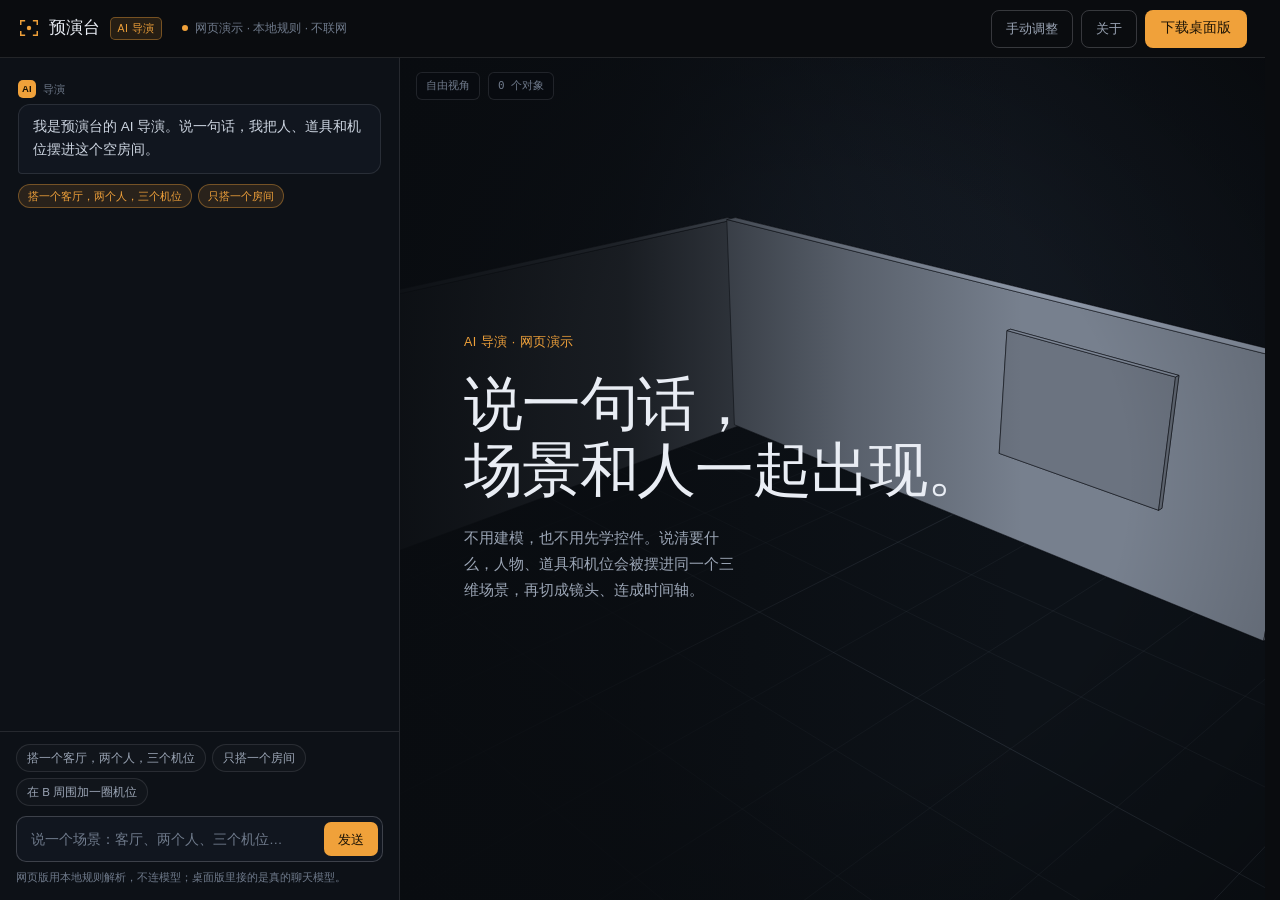
==== demo.html @ b50aa75a "预演台官网：产品介绍页 + 在线演示" ====
﻿<!DOCTYPE html>
<html lang="zh-CN">
<head>
<meta charset="utf-8">
<meta name="viewport" content="width=device-width, initial-scale=1, viewport-fit=cover">
<title>预演台 AI 导演：说一句话，场景和人一起出现</title>
<meta name="description" content="网页版演示：对 AI 导演说一个场景，人物、道具和机位会被摆进同一个三维空间，再记成镜头、连成时间轴。">
<meta name="theme-color" content="#0a0c0f">
<meta property="og:title" content="预演台 AI 导演">
<meta property="og:description" content="说一句话，人物、道具和机位一起出现在三维场景里。">
<meta property="og:type" content="website">
<meta property="og:image" content="assets/img/share-ai.jpg">
<link rel="icon" href="assets/img/favicon.svg" type="image/svg+xml">
<link rel="stylesheet" href="assets/css/app.css">
</head>
<body>

<div class="app">

  <header class="bar">
    <a class="brand" href="./" aria-label="预演台 AI 导演">
      <span class="brand__mark" aria-hidden="true">
        <svg viewBox="0 0 24 24" fill="none" stroke="currentColor" stroke-width="1.6" stroke-linecap="square">
          <path d="M3 8V4h4M17 4h4v4M21 16v4h-4M7 20H3v-4"/>
          <circle cx="12" cy="12" r="2.4" fill="currentColor" stroke="none"/>
        </svg>
      </span>
      <span class="brand__name">预演台</span>
      <span class="brand__tag">AI 导演</span>
    </a>

    <p class="bar__meta"><i aria-hidden="true"></i>网页演示 · 本地规则 · 不联网</p>

    <div class="bar__actions">
      <button class="ghost" type="button" data-panel="manual">手动调整</button>
      <button class="ghost" type="button" data-panel="about">关于</button>
      <a class="btn" href="assets/download/previz-v0.21.zip" download>下载桌面版</a>
    </div>
  </header>

  <main class="main">

    <section class="chat" id="chat" aria-label="和 AI 导演对话">
      <div class="chat__scroll" id="messages"></div>

      <form class="composer" id="composer" autocomplete="off">
        <div class="chips" id="chips"></div>
        <div class="composer__row">
          <input id="prompt" type="text" placeholder="说一个场景：客厅、两个人、三个机位…" aria-label="对 AI 导演说一句话">
          <button class="send" type="submit" aria-label="发送">发送</button>
        </div>
        <p class="composer__hint">网页版用本地规则解析，不连模型；桌面版里接的是真的聊天模型。</p>
      </form>
    </section>

    <section class="stage" id="stage" aria-label="三维场景">
      <canvas id="scene"></canvas>

      <div class="stage__scrim" id="scrim"></div>
      <div class="stage__hud">
        <span class="chip chip--live" data-view>自由视角</span>
        <span class="chip" data-objects>0 个对象</span>
      </div>

      <div class="intro" id="intro">
        <p class="intro__kicker">AI 导演 · 网页演示</p>
        <h1>说一句话，<br>场景和人一起出现。</h1>
        <p class="intro__lead">不用建模，也不用先学控件。说清要什么，人物、道具和机位会被摆进同一个三维场景，再切成镜头、连成时间轴。</p>
      </div>

      <div class="toast" id="toast" role="status" aria-live="polite"></div>
    </section>

  </main>

  <footer class="strip" id="strip" hidden>
    <div class="strip__head">
      <b>镜头轨</b>
      <span class="strip__time" data-total>00:00:00:00</span>
      <div class="strip__tools">
        <button class="ghost ghost--sm" type="button" data-record>＋ 记录当前机位</button>
        <button class="ghost ghost--sm" type="button" data-export>导出分镜表</button>
        <button class="btn btn--sm" type="button" data-play>▶ 播放</button>
      </div>
    </div>
    <div class="strip__shots" id="shots"></div>
  </footer>

</div>

<!-- 抽屉：手动调整 / 关于 -->
<aside class="drawer" id="drawer" hidden aria-label="面板">
  <div class="drawer__head">
    <b id="drawerTitle">手动调整</b>
    <button class="drawer__close" type="button" aria-label="关闭">✕</button>
  </div>

  <div class="drawer__body" data-drawer="manual" hidden>
    <div class="field">
      <span class="field__label">视角</span>
      <div class="seg" id="viewSeg" role="group" aria-label="视角">
        <button type="button" data-mode="director" class="is-on">自由</button>
        <button type="button" data-mode="camera">机位</button>
        <button type="button" data-mode="top">俯视</button>
      </div>
    </div>

    <div class="field">
      <span class="field__label">场景大纲</span>
      <ul class="outline" id="outline"></ul>
    </div>

    <div id="propsEmpty" class="empty">在场景里点一个对象，或从上面的列表里选。</div>

    <div id="props" hidden>
      <div class="field">
        <label class="field__label" for="objName">名称</label>
        <input class="input" id="objName" type="text">
      </div>
      <div class="field field--row">
        <div><label class="field__label" for="objX">X（米）</label><input class="input" id="objX" type="number" step="0.05"></div>
        <div><label class="field__label" for="objZ">Z（米）</label><input class="input" id="objZ" type="number" step="0.05"></div>
      </div>
      <div class="field">
        <label class="field__label" for="objRot">朝向 <b data-rotval>0°</b></label>
        <input class="range" id="objRot" type="range" min="-180" max="180" step="1">
      </div>
      <div class="field" data-only-camera hidden>
        <label class="field__label" for="objFov">视野 <b data-fovval>40°</b></label>
        <input class="range" id="objFov" type="range" min="18" max="110" step="1">
      </div>
      <div class="field" data-only-person hidden>
        <span class="field__label">姿势</span>
        <div class="posegrid" id="poseGrid"></div>
      </div>
      <div class="field">
        <button class="ghost ghost--sm" type="button" data-delete>删除选中</button>
      </div>
    </div>
  </div>

  <div class="drawer__body" data-drawer="about" hidden>
    <p class="about__lead">预演台是一个 Windows 桌面上的三维分镜工具。先在白模里摆人和机位，再把每个机位记成一张分镜卡，连起来就是一条能播的时间轴，最后导出 1080p 的 MP4。</p>
    <h3>网页版做了什么</h3>
    <ul class="about__list">
      <li>AI 导演用本地规则解析你的话，实时往三维场景里放人、道具和机位。</li>
      <li>点场景里的对象可以拖动、改朝向、换姿势、调机位视野。</li>
      <li>记录镜头后可以按时间轴播放，导出分镜表。</li>
    </ul>
    <h3>桌面版有什么不同</h3>
    <ul class="about__list">
      <li>接入真实聊天模型（DeepSeek 或任意兼容接口），能读参考图搭场景。</li>
      <li>GLB 导入、运镜关键帧、走位路线、俯视调度、1080p MP4 导出。</li>
      <li>工程自动保存到本机，AI 布景与手动编辑走同一条管线。</li>
    </ul>
    <h3>运行要求</h3>
    <p class="about__note">Windows 10 / 11 64 位，显卡需支持 WebGL2。便携版解压整个文件夹，双击 PrevizStudio.exe；首次打开若提示「Windows 已保护你的电脑」，点「更多信息 → 仍要运行」。工程与模型存在 %APPDATA%\预演台。</p>
    <p class="about__note">这个网页里的一切都是实时 canvas 绘制，没有用软件截图。</p>
    <a class="btn" href="assets/download/previz-v0.21.zip" download>下载便携版 v0.21（138 MB）</a>
  </div>
</aside>

<script src="assets/vendor/gsap.min.js"></script>
<script src="assets/js/engine.js"></script>
<script src="assets/js/app.js"></script>
</body>
</html>
---- assets/css/app.css ----
﻿/* 预演台 · AI 导演（网页演示） */

:root {
  --bg: #0a0c0f;
  --panel: #0d1117;
  --panel-2: #11161f;
  --panel-3: #161c26;
  --line: rgba(232, 236, 243, 0.11);
  --line-2: rgba(232, 236, 243, 0.2);
  --ink: #e9edf4;
  --muted: #9ba5b5;
  --dim: #6f7a8b;
  --amber: #f0a13a;
  --amber-hi: #ffbd6b;
  --amber-soft: rgba(240, 161, 58, 0.12);
  --amber-ink: #1c1305;
  --sans: "Noto Sans SC", "MiSans", "Microsoft YaHei UI", "Microsoft YaHei", sans-serif;
  --mono: "Cascadia Mono", "Cascadia Code", Consolas, monospace;
  --ease: cubic-bezier(0.2, 0.8, 0.2, 1);
  --r: 10px;
}

* { box-sizing: border-box; }

html, body { height: 100%; }

html { scrollbar-gutter: stable; }

body {
  margin: 0;
  background: var(--bg);
  color: var(--ink);
  font-family: var(--sans);
  font-size: 15px;
  line-height: 1.65;
  -webkit-font-smoothing: antialiased;
  overflow: hidden;
}

h1, h2, h3, p, ul, li, figure { margin: 0; }
ul { padding: 0; list-style: none; }
button { font: inherit; color: inherit; background: none; border: 0; padding: 0; cursor: pointer; }
input { font: inherit; }
a { color: inherit; text-decoration: none; }

:focus-visible { outline: 2px solid var(--amber); outline-offset: 2px; border-radius: 3px; }
::selection { background: rgba(240, 161, 58, 0.3); }

.app {
  height: 100svh;
  display: grid;
  grid-template-rows: 58px minmax(0, 1fr) auto;
}

/* ---------- 顶栏 ---------- */
.bar {
  display: flex;
  align-items: center;
  gap: 20px;
  padding: 0 18px;
  border-bottom: 1px solid var(--line);
  background: var(--bg);
  z-index: 20;
}

.brand { display: inline-flex; align-items: center; gap: 9px; flex-shrink: 0; }
.brand__mark { width: 22px; height: 22px; color: var(--amber); display: block; }
.brand__mark svg { width: 100%; height: 100%; }
.brand__name { font-size: 17px; font-weight: 500; letter-spacing: 0.01em; }
.brand__tag {
  font-size: 10.5px;
  color: var(--amber);
  border: 1px solid rgba(240, 161, 58, 0.4);
  background: var(--amber-soft);
  border-radius: 5px;
  padding: 2px 7px;
  letter-spacing: 0.04em;
}

.bar__meta {
  font-size: 12px;
  color: var(--dim);
  display: flex;
  align-items: center;
  gap: 7px;
  margin-right: auto;
}

.bar__meta i {
  width: 6px;
  height: 6px;
  border-radius: 50%;
  background: var(--amber);
  display: inline-block;
}

.bar__actions { display: flex; align-items: center; gap: 8px; }

.btn {
  display: inline-flex;
  align-items: center;
  justify-content: center;
  height: 38px;
  padding: 0 16px;
  border-radius: 8px;
  background: var(--amber);
  color: var(--amber-ink);
  font-size: 13.5px;
  font-weight: 500;
  white-space: nowrap;
  transition: background-color 150ms var(--ease), transform 120ms var(--ease);
}

.btn--sm { height: 32px; padding: 0 12px; font-size: 12.5px; }

.ghost {
  height: 38px;
  padding: 0 14px;
  border: 1px solid var(--line-2);
  border-radius: 8px;
  color: var(--muted);
  font-size: 13px;
  white-space: nowrap;
  transition: border-color 150ms var(--ease), color 150ms var(--ease), background-color 150ms var(--ease);
}

.ghost--sm { height: 30px; padding: 0 10px; font-size: 12px; }

@media (hover: hover) and (pointer: fine) {
  .ghost:hover { color: var(--ink); border-color: var(--ink); }
  .btn:hover { background: var(--amber-hi); }
  .ghost--sm:hover { border-color: var(--line-2); color: var(--ink); }
}

.btn:active, .ghost:active { transform: translateY(1px); }

/* ---------- 主区 ---------- */
.main {
  display: grid;
  grid-template-columns: 400px minmax(0, 1fr);
  min-height: 0;
}

/* ---------- 对话 ---------- */
.chat {
  display: flex;
  flex-direction: column;
  min-height: 0;
  border-right: 1px solid var(--line);
  background: var(--panel);
}

.chat__scroll {
  flex: 1;
  min-height: 0;
  overflow-y: auto;
  padding: 22px 18px 8px;
  scrollbar-width: thin;
  scrollbar-color: rgba(232, 236, 243, 0.16) transparent;
}

.chat__scroll::-webkit-scrollbar { width: 8px; }
.chat__scroll::-webkit-scrollbar-thumb { background: rgba(232, 236, 243, 0.14); border-radius: 4px; }

.msg { margin-bottom: 16px; }
.msg--me { display: flex; justify-content: flex-end; }

.msg__head {
  display: flex;
  align-items: center;
  gap: 7px;
  font-size: 11px;
  color: var(--dim);
  margin-bottom: 6px;
}

.msg__ai {
  width: 18px;
  height: 18px;
  border-radius: 5px;
  background: var(--amber);
  color: var(--amber-ink);
  font-size: 9.5px;
  font-weight: 700;
  display: inline-flex;
  align-items: center;
  justify-content: center;
  letter-spacing: 0.02em;
}

.bubble {
  font-size: 13.5px;
  line-height: 1.7;
  padding: 11px 14px;
  border-radius: 12px;
  border: 1px solid var(--line);
  background: var(--panel-2);
  color: var(--ink);
  max-width: 100%;
}

.msg--me .bubble {
  background: #1a2331;
  border-color: rgba(232, 236, 243, 0.14);
  border-bottom-right-radius: 4px;
}

.msg--ai .bubble { border-bottom-left-radius: 4px; color: #cdd5e1; }
.msg--ai .bubble b { color: var(--ink); font-weight: 500; }

.bubble + .bubble { margin-top: 8px; }

.actions { display: flex; flex-wrap: wrap; gap: 6px; margin-top: 10px; }

.actions span {
  font-size: 11px;
  color: var(--amber);
  border: 1px solid rgba(240, 161, 58, 0.38);
  background: var(--amber-soft);
  border-radius: 999px;
  padding: 2px 9px;
  white-space: nowrap;
}

.status {
  display: flex;
  align-items: center;
  gap: 8px;
  margin-top: 9px;
  font-size: 11.5px;
  color: var(--amber);
}

.status i {
  display: block;
  height: 2px;
  width: 48px;
  background: linear-gradient(90deg, var(--amber), transparent);
  border-radius: 2px;
  animation: slide 1.1s linear infinite;
}

@keyframes slide {
  0% { transform: translateX(0); opacity: 0.5; }
  50% { opacity: 1; }
  100% { transform: translateX(54px); opacity: 0.2; }
}

.typing { display: inline-flex; gap: 4px; padding: 4px 2px; }
.typing i { width: 5px; height: 5px; border-radius: 50%; background: var(--dim); animation: blink 1.1s infinite; }
.typing i:nth-child(2) { animation-delay: 0.15s; }
.typing i:nth-child(3) { animation-delay: 0.3s; }
@keyframes blink { 0%, 60%, 100% { opacity: 0.25; } 30% { opacity: 1; } }

/* ---------- 输入 ---------- */
.composer {
  flex-shrink: 0;
  padding: 12px 16px 14px;
  border-top: 1px solid var(--line);
  background: var(--panel);
}

.chips { display: flex; flex-wrap: wrap; gap: 6px; margin-bottom: 10px; }

.chip {
  height: 28px;
  padding: 0 10px;
  border-radius: 999px;
  border: 1px solid var(--line);
  color: var(--muted);
  font-size: 11.5px;
  background: rgba(255, 255, 255, 0.02);
  transition: border-color 150ms var(--ease), color 150ms var(--ease), background-color 150ms var(--ease);
}

@media (hover: hover) and (pointer: fine) {
  .chip:hover { color: var(--ink); border-color: var(--line-2); background: rgba(255, 255, 255, 0.05); }
}

.chip:disabled { opacity: 0.4; cursor: default; }

.composer__row {
  display: flex;
  gap: 8px;
  align-items: center;
  border: 1px solid var(--line-2);
  border-radius: 10px;
  padding: 4px 4px 4px 12px;
  background: var(--panel-2);
  transition: border-color 150ms var(--ease);
}

.composer__row:focus-within { border-color: var(--amber); }

.composer__row input {
  flex: 1;
  min-width: 0;
  height: 36px;
  border: 0;
  background: transparent;
  color: var(--ink);
  font-size: 13.5px;
  outline: none;
}

.composer__row input::placeholder { color: var(--dim); }

.send {
  height: 34px;
  padding: 0 14px;
  border-radius: 7px;
  background: var(--amber);
  color: var(--amber-ink);
  font-size: 13px;
  font-weight: 500;
}

.send:disabled { opacity: 0.45; cursor: default; }

.composer__hint {
  margin-top: 8px;
  font-size: 10.5px;
  color: var(--dim);
  line-height: 1.5;
}

/* ---------- 舞台 ---------- */
.stage {
  position: relative;
  min-height: 0;
  overflow: hidden;
  background: #090c10;
}

.stage canvas {
  width: 100%;
  height: 100%;
  display: block;
  touch-action: none;
  cursor: grab;
}

.stage canvas:active { cursor: grabbing; }

.stage__hud {
  position: absolute;
  top: 14px;
  left: 16px;
  display: flex;
  gap: 8px;
  pointer-events: none;
}

.chip--live {
  font-family: var(--mono);
  font-size: 11px;
  color: var(--ink);
  background: rgba(9, 12, 17, 0.72);
  border: 1px solid var(--line);
  border-radius: 6px;
  padding: 4px 9px;
  height: auto;
  backdrop-filter: blur(3px);
}

.chip--live.is-cam { color: var(--amber); border-color: rgba(240, 161, 58, 0.45); }

.stage__hud .chip {
  height: auto;
  padding: 4px 9px;
  font-family: var(--mono);
  font-size: 11px;
  border-radius: 6px;
  background: rgba(9, 12, 17, 0.72);
  border: 1px solid var(--line);
  color: var(--dim);
  backdrop-filter: blur(3px);
}

.stage__scrim {
  position: absolute;
  inset: 0;
  pointer-events: none;
  background: linear-gradient(90deg, rgba(9, 12, 16, 0.94) 0%, rgba(9, 12, 16, 0.8) 26%, rgba(9, 12, 16, 0.28) 52%, rgba(9, 12, 16, 0) 72%);
  transition: opacity 500ms var(--ease);
}

.stage__scrim.is-out { opacity: 0; }

.intro {
  position: absolute;
  left: clamp(24px, 5vw, 76px);
  top: 50%;
  transform: translateY(-54%);
  max-width: 560px;
  pointer-events: none;
  transition: opacity 500ms var(--ease), transform 600ms var(--ease);
}

.intro.is-out { opacity: 0; transform: translateY(-48%); }



.intro__kicker {
  font-size: 12.5px;
  font-weight: 500;
  color: var(--amber);
  margin-bottom: 18px;
  letter-spacing: 0.04em;
}

.intro h1 {
  font-size: clamp(34px, 4.6vw, 62px);
  line-height: 1.12;
  font-weight: 500;
  letter-spacing: -0.02em;
  color: var(--ink);
}

.intro__lead {
  margin-top: 22px;
  max-width: 34ch;
  font-size: clamp(14px, 1.15vw, 17px);
  line-height: 1.8;
  color: var(--muted);
}

.toast {
  position: absolute;
  left: 50%;
  bottom: 22px;
  transform: translate(-50%, 10px);
  padding: 8px 14px;
  border-radius: 8px;
  background: rgba(16, 22, 31, 0.94);
  border: 1px solid var(--line-2);
  color: var(--ink);
  font-size: 12.5px;
  opacity: 0;
  pointer-events: none;
  transition: opacity 200ms var(--ease), transform 200ms var(--ease);
  white-space: nowrap;
}

.toast.is-on { opacity: 1; transform: translate(-50%, 0); }

/* ---------- 镜头轨 ---------- */
.strip {
  border-top: 1px solid var(--line);
  background: var(--panel);
  padding: 10px 18px 12px;
}

.strip[hidden] { display: none; }

.strip__head {
  display: flex;
  align-items: center;
  gap: 12px;
  margin-bottom: 10px;
  font-size: 12px;
  color: var(--muted);
}

.strip__head b { color: var(--ink); font-weight: 500; font-size: 12.5px; }

.strip__time { font-family: var(--mono); font-size: 11px; color: var(--dim); }

.strip__tools { margin-left: auto; display: flex; gap: 8px; align-items: center; }

.strip__shots {
  display: flex;
  gap: 8px;
  overflow-x: auto;
  padding-bottom: 4px;
  scrollbar-width: thin;
}

.shot {
  flex: 0 0 auto;
  width: 156px;
  border: 1px solid var(--line);
  border-radius: 9px;
  background: var(--panel-2);
  padding: 5px;
  text-align: left;
  position: relative;
  transition: border-color 150ms var(--ease), transform 150ms var(--ease);
}

.shot canvas { width: 100%; height: 80px; border-radius: 6px; display: block; }

.shot__meta {
  display: flex;
  justify-content: space-between;
  gap: 6px;
  padding: 5px 2px 1px;
  font-size: 10.5px;
  color: var(--dim);
}

.shot__meta b { color: var(--ink); font-weight: 500; font-size: 11px; }
.shot__num {
  position: absolute;
  top: 9px;
  left: 9px;
  font-family: var(--mono);
  font-size: 9.5px;
  background: rgba(8, 11, 15, 0.7);
  border-radius: 3px;
  padding: 1px 4px;
  color: rgba(240, 245, 252, 0.8);
}

.shot.is-on { border-color: rgba(240, 161, 58, 0.7); box-shadow: inset 0 0 0 1px rgba(240, 161, 58, 0.35); }
.shot.is-on .shot__meta b { color: var(--amber); }

@media (hover: hover) and (pointer: fine) {
  .shot:hover { transform: translateY(-2px); border-color: var(--line-2); }
}

.shot__bar {
  position: absolute;
  left: 5px;
  right: 5px;
  bottom: 40px;
  height: 2px;
  background: rgba(240, 161, 58, 0.25);
  border-radius: 2px;
  overflow: hidden;
  opacity: 0;
  transition: opacity 150ms var(--ease);
}

.shot.is-playing .shot__bar { opacity: 1; }
.shot__bar i { display: block; height: 100%; width: 0; background: var(--amber); }

/* ---------- 抽屉 ---------- */
.drawer {
  position: fixed;
  top: 0;
  right: 0;
  bottom: 0;
  width: min(400px, 94vw);
  background: var(--panel);
  border-left: 1px solid var(--line-2);
  transform: translateX(101%);
  transition: transform 260ms var(--ease);
  z-index: 40;
  display: flex;
  flex-direction: column;
  box-shadow: -30px 0 60px -40px rgba(0, 0, 0, 0.9);
}

.drawer[hidden] { display: none; }
.drawer.is-open { transform: translateX(0); }

.drawer__head {
  height: 56px;
  flex-shrink: 0;
  display: flex;
  align-items: center;
  justify-content: space-between;
  padding: 0 18px;
  border-bottom: 1px solid var(--line);
  font-size: 14px;
}

.drawer__close { width: 32px; height: 32px; border-radius: 6px; color: var(--muted); font-size: 15px; }
.drawer__close:hover { color: var(--ink); background: rgba(255, 255, 255, 0.05); }

.drawer__body { padding: 18px; overflow-y: auto; }

.field { margin-bottom: 16px; }
.field--row { display: grid; grid-template-columns: 1fr 1fr; gap: 10px; }

.field__label {
  display: block;
  font-size: 11.5px;
  color: var(--dim);
  margin-bottom: 7px;
}

.field__label b { color: var(--muted); font-weight: 400; font-family: var(--mono); margin-left: 6px; }

.input {
  width: 100%;
  height: 34px;
  border: 1px solid var(--line);
  border-radius: 7px;
  background: var(--panel-2);
  color: var(--ink);
  font-size: 13px;
  padding: 0 10px;
  outline: none;
}

.input:focus { border-color: var(--amber); }

.range { width: 100%; accent-color: var(--amber); }

.seg {
  display: flex;
  gap: 2px;
  padding: 3px;
  border: 1px solid var(--line);
  border-radius: 8px;
  background: var(--panel-2);
}

.seg button {
  flex: 1;
  height: 28px;
  border-radius: 6px;
  font-size: 12px;
  color: var(--dim);
}

.seg button.is-on { background: var(--amber-soft); color: var(--amber); box-shadow: inset 0 0 0 1px rgba(240, 161, 58, 0.4); }

.outline { display: grid; gap: 2px; }

.outline__head {
  font-size: 10.5px;
  color: var(--dim);
  padding: 10px 8px 4px;
  letter-spacing: 0.04em;
}

.outline__head:first-child { padding-top: 0; }

.outline li button {
  width: 100%;
  display: flex;
  align-items: center;
  gap: 8px;
  padding: 7px 8px;
  border-radius: 6px;
  font-size: 12.5px;
  color: var(--muted);
  text-align: left;
  transition: background-color 140ms var(--ease), color 140ms var(--ease);
}

.outline li button:hover { background: rgba(255, 255, 255, 0.04); color: var(--ink); }
.outline li button.is-on { background: var(--amber-soft); color: var(--amber); }

.outline i {
  width: 16px;
  height: 16px;
  border-radius: 4px;
  border: 1px solid currentColor;
  font-size: 9px;
  display: inline-flex;
  align-items: center;
  justify-content: center;
  flex-shrink: 0;
  font-style: normal;
  opacity: 0.8;
}

.outline span { flex: 1; overflow: hidden; text-overflow: ellipsis; white-space: nowrap; }
.outline em { font-style: normal; font-family: var(--mono); font-size: 10px; color: var(--dim); }

.empty {
  padding: 22px 14px;
  border: 1px dashed var(--line);
  border-radius: 8px;
  color: var(--dim);
  font-size: 12px;
  line-height: 1.7;
  text-align: center;
}

.posegrid { display: grid; grid-template-columns: repeat(4, 1fr); gap: 5px; }

.posegrid button {
  height: 30px;
  border: 1px solid var(--line);
  border-radius: 6px;
  font-size: 11.5px;
  color: var(--muted);
}

.posegrid button.is-on { color: var(--amber); border-color: rgba(240, 161, 58, 0.5); background: var(--amber-soft); }

.about__lead { font-size: 13.5px; line-height: 1.8; color: var(--muted); margin-bottom: 20px; }
.drawer h3 { font-size: 12.5px; font-weight: 600; color: var(--ink); margin: 18px 0 8px; }
.about__list { display: grid; gap: 6px; }
.about__list li { position: relative; padding-left: 13px; font-size: 12.5px; line-height: 1.65; color: var(--muted); }
.about__list li::before { content: ""; position: absolute; left: 0; top: 9px; width: 4px; height: 4px; border-radius: 50%; background: var(--amber); }
.about__note { font-size: 12px; line-height: 1.7; color: var(--dim); margin-top: 8px; }
.drawer .btn { margin-top: 20px; width: 100%; }

/* ---------- 响应式 ---------- */
@media (min-width: 861px) {
  .app { transition: padding-right 260ms var(--ease); }
  body.has-drawer .app { padding-right: 400px; }
}

@media (max-width: 1100px) {
  .main { grid-template-columns: 340px minmax(0, 1fr); }
  .bar__meta { display: none; }
}

@media (max-width: 860px) {
  .app { grid-template-rows: 52px minmax(0, 1fr) auto; }
  .main { grid-template-columns: minmax(0, 1fr); grid-template-rows: minmax(200px, 40vh) minmax(0, 1fr); }
  .stage { grid-row: 1; }
  .chat { grid-row: 2; border-right: 0; border-top: 1px solid var(--line); }
  .chat__scroll { padding: 16px 14px 6px; }
  .intro { left: 20px; right: 20px; max-width: none; transform: translateY(-45%); }
  .intro h1 { font-size: clamp(26px, 7vw, 34px); }
  .intro__lead { display: none; }
  .intro__kicker { margin-bottom: 10px; font-size: 11.5px; }
  .bar { padding: 0 10px; gap: 8px; }
  .brand__name { font-size: 15px; }
  .brand__tag { display: none; }
  .ghost { padding: 0 10px; height: 34px; font-size: 12.5px; }
  .btn { height: 34px; padding: 0 12px; font-size: 12.5px; }
  .composer__hint { display: none; }
  .chips { flex-wrap: nowrap; overflow-x: auto; scrollbar-width: none; padding-bottom: 2px; }
  .chips::-webkit-scrollbar { display: none; }
  .chip { flex: 0 0 auto; }
  .strip { padding: 8px 12px 10px; }
  .strip__shots .shot { width: 128px; }
  .shot canvas { height: 64px; }
  .strip__tools .ghost { display: none; }
}

@media (max-height: 700px) and (min-width: 861px) {
  .strip__shots .shot canvas { height: 62px; }
  .strip { padding-top: 8px; padding-bottom: 8px; }
}

@media (prefers-reduced-motion: reduce) {
  *, *::before, *::after { animation-duration: 0.001ms !important; transition-duration: 0.001ms !important; }
}
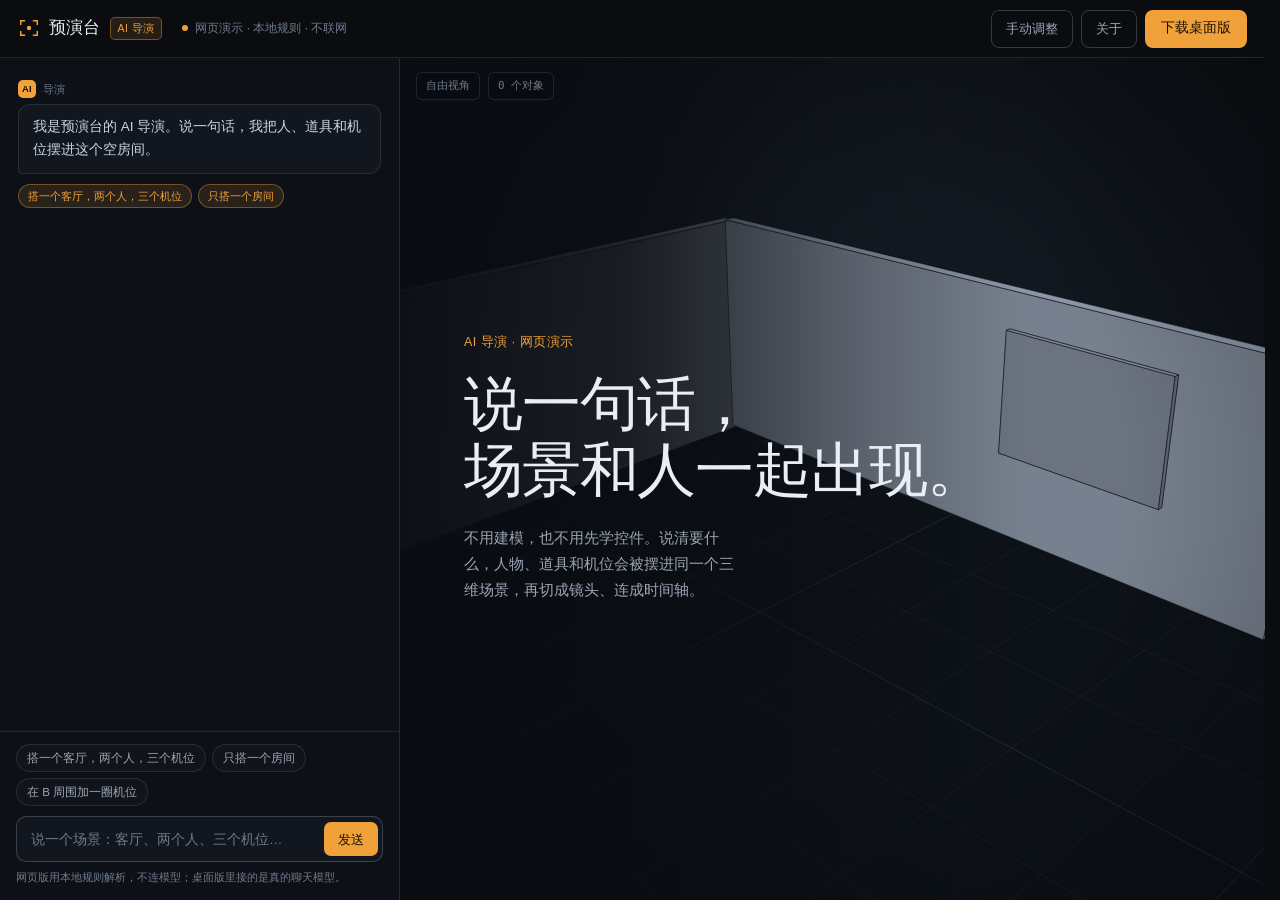
==== commit f3fe6608: "下载按钮指向 Release 安装包" ====
--- a/demo.html
+++ b/demo.html
@@ -34,7 +34,7 @@
     <div class="bar__actions">
       <button class="ghost" type="button" data-panel="manual">手动调整</button>
       <button class="ghost" type="button" data-panel="about">关于</button>
-      <a class="btn" href="assets/download/previz-v0.21.zip" download>下载桌面版</a>
+      <a class="btn" href="https://github.com/dengyuzhang3-lgtm/previz-studio/releases/download/v0.21/previz-v0.21.zip" download>下载桌面版</a>
     </div>
   </header>
 
@@ -156,7 +156,7 @@
     <h3>运行要求</h3>
     <p class="about__note">Windows 10 / 11 64 位，显卡需支持 WebGL2。便携版解压整个文件夹，双击 PrevizStudio.exe；首次打开若提示「Windows 已保护你的电脑」，点「更多信息 → 仍要运行」。工程与模型存在 %APPDATA%\预演台。</p>
     <p class="about__note">这个网页里的一切都是实时 canvas 绘制，没有用软件截图。</p>
-    <a class="btn" href="assets/download/previz-v0.21.zip" download>下载便携版 v0.21（138 MB）</a>
+    <a class="btn" href="https://github.com/dengyuzhang3-lgtm/previz-studio/releases/download/v0.21/previz-v0.21.zip" download>下载便携版 v0.21（138 MB）</a>
   </div>
 </aside>
 
@@ -166,3 +166,4 @@
 </body>
 </html>
 
+
